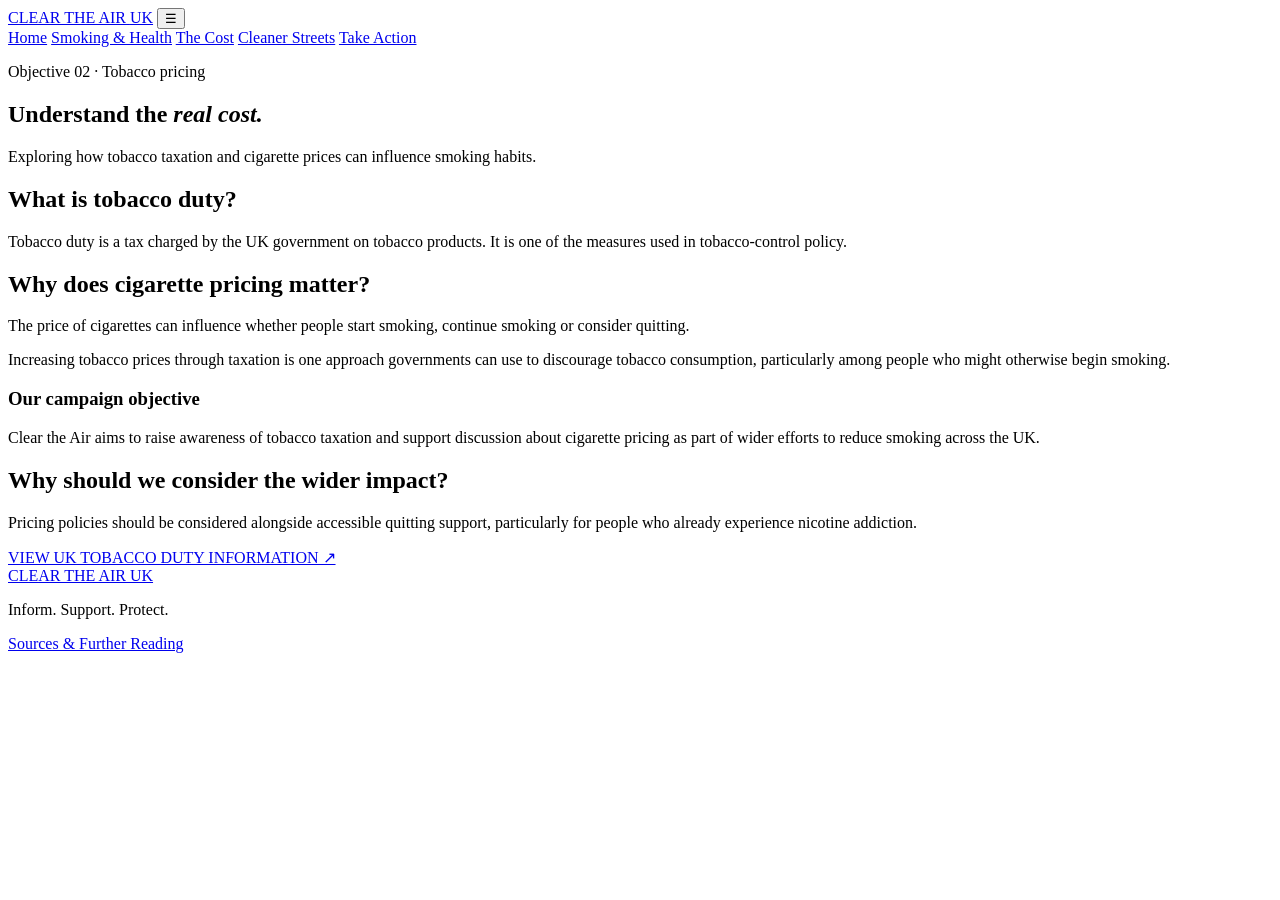
==== pricing.html @ cb2f818e "Create pricing.html" ====
<!DOCTYPE html>
<html lang="en-GB">
<head>
  <meta charset="UTF-8">
  <meta name="viewport" content="width=device-width, initial-scale=1.0">
  <title>The Cost | Clear the Air</title>
  <link rel="stylesheet" href="style.css">
  <script src="script.js" defer></script>
</head>
<body>

<header>
  <a class="logo" href="index.html">CLEAR THE AIR <span>UK</span></a>
  <button class="menu-toggle" aria-expanded="false">☰</button>
  <nav id="navigation">
    <a href="index.html">Home</a>
    <a href="health.html">Smoking & Health</a>
    <a href="pricing.html">The Cost</a>
    <a href="litter.html">Cleaner Streets</a>
    <a href="take-action.html">Take Action</a>
  </nav>
</header>

<main>
  <section class="page-hero">
    <p class="eyebrow">Objective 02 · Tobacco pricing</p>
    <h1>Understand the <em>real cost.</em></h1>
    <p>Exploring how tobacco taxation and cigarette prices can influence smoking habits.</p>
  </section>

  <section class="content">
    <h2>What is tobacco duty?</h2>
    <p>
      Tobacco duty is a tax charged by the UK government on tobacco
      products. It is one of the measures used in tobacco-control policy.
    </p>

    <h2>Why does cigarette pricing matter?</h2>
    <p>
      The price of cigarettes can influence whether people start
      smoking, continue smoking or consider quitting.
    </p>

    <p>
      Increasing tobacco prices through taxation is one approach
      governments can use to discourage tobacco consumption,
      particularly among people who might otherwise begin smoking.
    </p>

    <div class="notice">
      <h3>Our campaign objective</h3>
      <p>
        Clear the Air aims to raise awareness of tobacco taxation
        and support discussion about cigarette pricing as part
        of wider efforts to reduce smoking across the UK.
      </p>
    </div>

    <h2>Why should we consider the wider impact?</h2>
    <p>
      Pricing policies should be considered alongside accessible
      quitting support, particularly for people who already
      experience nicotine addiction.
    </p>

    <a class="button"
       href="https://www.gov.uk/government/collections/excise-notice-and-other-forms-for-tobacco-duty"
       target="_blank">VIEW UK TOBACCO DUTY INFORMATION ↗</a>
  </section>
</main>

<footer>
  <a class="logo" href="index.html">CLEAR THE AIR UK</a>
  <p>Inform. Support. Protect.</p>
  <a href="sources.html">Sources & Further Reading</a>
</footer>

</body>
</html>
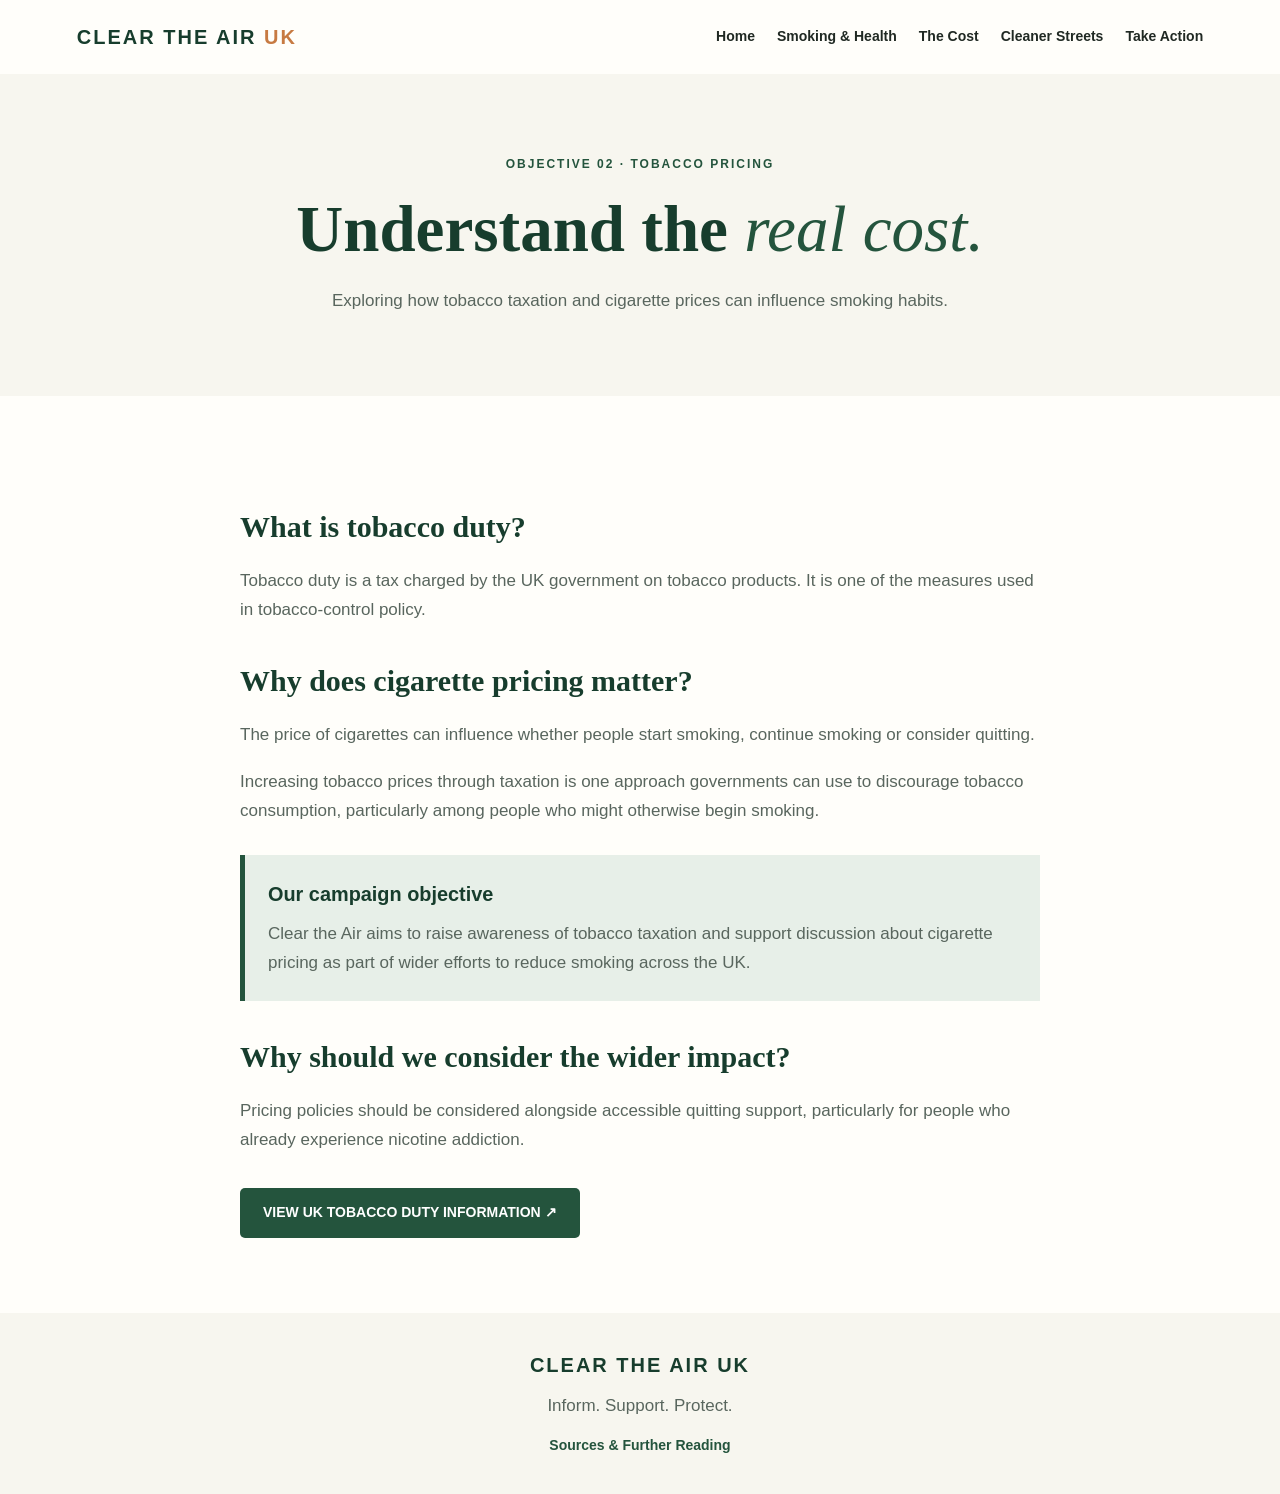
==== commit 8c075479: "Update pricing.html" ====
--- a/pricing.html
+++ b/pricing.html
@@ -64,7 +64,7 @@
     </p>
 
     <a class="button"
-       href="https://www.gov.uk/government/collections/excise-notice-and-other-forms-for-tobacco-duty"
+       href="https://www.gov.uk/government/publications/rates-and-allowances-excise-duty-tobacco-duty/excise-duty-tobacco-duty-rates"
        target="_blank">VIEW UK TOBACCO DUTY INFORMATION ↗</a>
   </section>
 </main>
@@ -76,4 +76,4 @@
 </footer>
 
 </body>
-</html>+</html>
--- a/style.css
+++ b/style.css
@@ -0,0 +1,525 @@
+/* CLEAR THE AIR UK - MAIN STYLESHEET */
+
+:root {
+  --dark-green: #173d2d;
+  --green: #24543d;
+  --light-green: #e7efe8;
+  --cream: #f7f6ef;
+  --white: #fffefa;
+  --text: #202923;
+  --muted: #59665e;
+  --orange: #c77a42;
+}
+
+* {
+  box-sizing: border-box;
+  margin: 0;
+  padding: 0;
+}
+
+html {
+  scroll-behavior: smooth;
+}
+
+body {
+  background: var(--white);
+  color: var(--text);
+  font-family: Arial, Helvetica, sans-serif;
+  font-size: 17px;
+  line-height: 1.7;
+}
+
+/* HEADER */
+
+header {
+  background: var(--white);
+  padding: 20px 6%;
+  display: flex;
+  align-items: center;
+  justify-content: space-between;
+  gap: 20px;
+  flex-wrap: wrap;
+}
+
+.logo {
+  color: var(--dark-green);
+  font-size: 20px;
+  font-weight: 800;
+  letter-spacing: 2px;
+  text-decoration: none;
+}
+
+.logo span {
+  color: var(--orange);
+}
+
+nav {
+  display: flex;
+  gap: 22px;
+  align-items: center;
+}
+
+nav a {
+  color: var(--text);
+  text-decoration: none;
+  font-size: 14px;
+  font-weight: bold;
+}
+
+nav a:hover {
+  color: var(--green);
+  text-decoration: underline;
+  text-underline-offset: 5px;
+}
+
+.menu-toggle {
+  display: none;
+  background: var(--green);
+  color: white;
+  border: none;
+  padding: 10px 15px;
+  border-radius: 5px;
+  font-size: 17px;
+  cursor: pointer;
+}
+
+/* BUTTONS */
+
+.button {
+  display: inline-block;
+  background: var(--green);
+  color: white;
+  padding: 13px 23px;
+  text-decoration: none;
+  border-radius: 5px;
+  font-weight: bold;
+  font-size: 14px;
+  border: none;
+  cursor: pointer;
+  margin-top: 15px;
+}
+
+.button:hover {
+  background: var(--dark-green);
+  color: white;
+}
+
+.text-link {
+  color: var(--green);
+  font-weight: bold;
+  text-decoration: none;
+}
+
+/* HOMEPAGE HERO */
+
+.hero {
+  background: var(--cream);
+  padding: 85px 8%;
+  display: flex;
+  align-items: center;
+  justify-content: space-between;
+  gap: 45px;
+  min-height: 480px;
+}
+
+.hero-content {
+  max-width: 580px;
+}
+
+.eyebrow {
+  color: var(--green);
+  text-transform: uppercase;
+  letter-spacing: 2px;
+  font-size: 12px;
+  font-weight: bold;
+  margin-bottom: 18px;
+}
+
+.hero h1 {
+  font-family: Georgia, serif;
+  color: var(--dark-green);
+  font-size: clamp(45px, 6vw, 75px);
+  line-height: 1.08;
+  margin-bottom: 20px;
+}
+
+h1 em,
+h2 em {
+  color: var(--green);
+  font-weight: normal;
+}
+
+.hero-content > p:not(.eyebrow) {
+  color: var(--muted);
+  font-size: 18px;
+  margin-bottom: 15px;
+}
+
+/* HERO GRAPHIC */
+
+.hero-image {
+  width: 380px;
+  height: 340px;
+  flex-shrink: 0;
+  background: linear-gradient(145deg, #dce9d8, #a9c8ad);
+  border-radius: 50% 50% 8px 8px;
+  display: grid;
+  place-items: center;
+}
+
+.circle {
+  width: 145px;
+  height: 145px;
+  border-radius: 50%;
+  background: var(--dark-green);
+  color: white;
+  display: grid;
+  place-content: center;
+  text-align: center;
+  font-weight: bold;
+  letter-spacing: 3px;
+  line-height: 1.5;
+}
+
+/* INTRODUCTION */
+
+.intro {
+  text-align: center;
+  padding: 85px 10%;
+  max-width: 900px;
+  margin: auto;
+}
+
+.intro h2 {
+  font-family: Georgia, serif;
+  color: var(--dark-green);
+  font-size: 40px;
+  line-height: 1.2;
+  margin-bottom: 20px;
+}
+
+.intro > p:last-child {
+  color: var(--muted);
+}
+
+/* CAMPAIGN GOALS */
+
+.goals {
+  background: var(--white);
+  padding: 40px 7% 90px;
+}
+
+.goals > h2 {
+  font-family: Georgia, serif;
+  font-size: 38px;
+  color: var(--dark-green);
+  margin-bottom: 35px;
+}
+
+.cards {
+  display: grid;
+  grid-template-columns: repeat(3, 1fr);
+  gap: 22px;
+}
+
+.card {
+  background: var(--cream);
+  border: 1px solid #dce3dc;
+  padding: 30px;
+  border-radius: 8px;
+}
+
+.number {
+  color: var(--orange);
+  font-weight: bold;
+  letter-spacing: 2px;
+}
+
+.card h3 {
+  font-family: Georgia, serif;
+  color: var(--dark-green);
+  font-size: 25px;
+  margin: 20px 0 12px;
+}
+
+.card p {
+  color: var(--muted);
+  font-size: 15px;
+  margin-bottom: 20px;
+}
+
+.card a {
+  color: var(--green);
+  text-decoration: none;
+  font-size: 14px;
+  font-weight: bold;
+}
+
+/* QUOTE SECTION */
+
+.quote {
+  background: var(--dark-green);
+  color: white;
+  padding: 70px 12%;
+  text-align: center;
+}
+
+.quote h2 {
+  font-family: Georgia, serif;
+  font-size: 35px;
+  line-height: 1.3;
+}
+
+/* SUPPORT SECTION */
+
+.support {
+  background: var(--green);
+  color: white;
+  text-align: center;
+  padding: 65px 20px;
+}
+
+.support h2 {
+  font-family: Georgia, serif;
+  font-size: 35px;
+  margin-bottom: 10px;
+}
+
+.support p {
+  margin-bottom: 15px;
+}
+
+.light-button {
+  background: white;
+  color: var(--dark-green);
+}
+
+/* INDIVIDUAL PAGE HEADINGS */
+
+.page-hero {
+  background: var(--cream);
+  padding: 80px 10%;
+  text-align: center;
+}
+
+.page-hero h1 {
+  font-family: Georgia, serif;
+  color: var(--dark-green);
+  font-size: clamp(43px, 6vw, 65px);
+  line-height: 1.15;
+  margin-bottom: 20px;
+}
+
+.page-hero > p:last-child {
+  color: var(--muted);
+  max-width: 720px;
+  margin: auto;
+}
+
+/* CONTENT */
+
+.content {
+  max-width: 850px;
+  margin: auto;
+  padding: 75px 25px;
+}
+
+.content h2 {
+  color: var(--dark-green);
+  font-family: Georgia, serif;
+  font-size: 30px;
+  margin: 30px 0 15px;
+}
+
+.content p {
+  color: var(--muted);
+  margin-bottom: 18px;
+}
+
+.content ul {
+  padding-left: 25px;
+  margin-bottom: 25px;
+}
+
+.content li {
+  padding: 7px 0;
+}
+
+/* INFORMATION BOXES */
+
+.notice {
+  background: var(--light-green);
+  border-left: 5px solid var(--green);
+  padding: 23px;
+  margin: 30px 0;
+}
+
+.notice h3 {
+  color: var(--dark-green);
+  margin-bottom: 8px;
+}
+
+.notice p {
+  margin: 0;
+}
+
+.steps {
+  margin: 20px 0;
+}
+
+.steps p {
+  background: var(--cream);
+  padding: 18px;
+  border-radius: 5px;
+  margin-bottom: 12px;
+}
+
+/* ACTION PAGE */
+
+.action-box {
+  background: var(--cream);
+  padding: 25px;
+  margin-bottom: 22px;
+  border-radius: 7px;
+  border: 1px solid #dce3dc;
+}
+
+.action-box h2 {
+  margin-top: 0;
+}
+
+/* FEEDBACK FORM */
+
+.feedback {
+  background: var(--cream);
+  padding: 40px 25px;
+  max-width: 850px;
+  margin: 0 auto 65px;
+  border-radius: 8px;
+}
+
+.feedback h2 {
+  color: var(--dark-green);
+  font-family: Georgia, serif;
+  font-size: 30px;
+}
+
+.feedback form {
+  margin-top: 20px;
+}
+
+.feedback label {
+  display: block;
+  font-weight: bold;
+  margin: 15px 0 7px;
+}
+
+.feedback select,
+.feedback textarea {
+  width: 100%;
+  padding: 12px;
+  font: inherit;
+  border: 1px solid #aebbb0;
+  border-radius: 5px;
+  background: white;
+}
+
+/* FOOTER */
+
+footer {
+  background: var(--cream);
+  padding: 35px 7%;
+  text-align: center;
+}
+
+footer p {
+  color: var(--muted);
+  margin: 10px 0;
+}
+
+footer a:not(.logo) {
+  color: var(--green);
+  font-weight: bold;
+  text-decoration: none;
+  font-size: 14px;
+}
+
+footer small {
+  display: block;
+  color: var(--muted);
+  margin-top: 15px;
+  font-size: 12px;
+}
+
+/* ACCESSIBILITY */
+
+a:focus-visible,
+button:focus-visible,
+select:focus-visible,
+textarea:focus-visible {
+  outline: 3px solid var(--orange);
+  outline-offset: 4px;
+}
+
+@media (prefers-reduced-motion: reduce) {
+  html {
+    scroll-behavior: auto;
+  }
+}
+
+/* MOBILE RESPONSIVENESS */
+
+@media (max-width: 800px) {
+
+  header {
+    padding: 18px 5%;
+  }
+
+  .menu-toggle {
+    display: block;
+  }
+
+  nav {
+    display: none;
+    flex-direction: column;
+    width: 100%;
+    align-items: stretch;
+    gap: 0;
+  }
+
+  nav.is-open {
+    display: flex;
+  }
+
+  nav a {
+    padding: 12px 5px;
+  }
+
+  .hero {
+    flex-direction: column;
+    text-align: center;
+    padding: 55px 7%;
+  }
+
+  .hero-image {
+    width: 100%;
+    max-width: 350px;
+    height: 260px;
+  }
+
+  .cards {
+    grid-template-columns: 1fr;
+  }
+
+  .intro h2 {
+    font-size: 32px;
+  }
+
+  .goals > h2 {
+    font-size: 32px;
+  }
+
+  .quote h2 {
+    font-size: 27px;
+  }
+}
